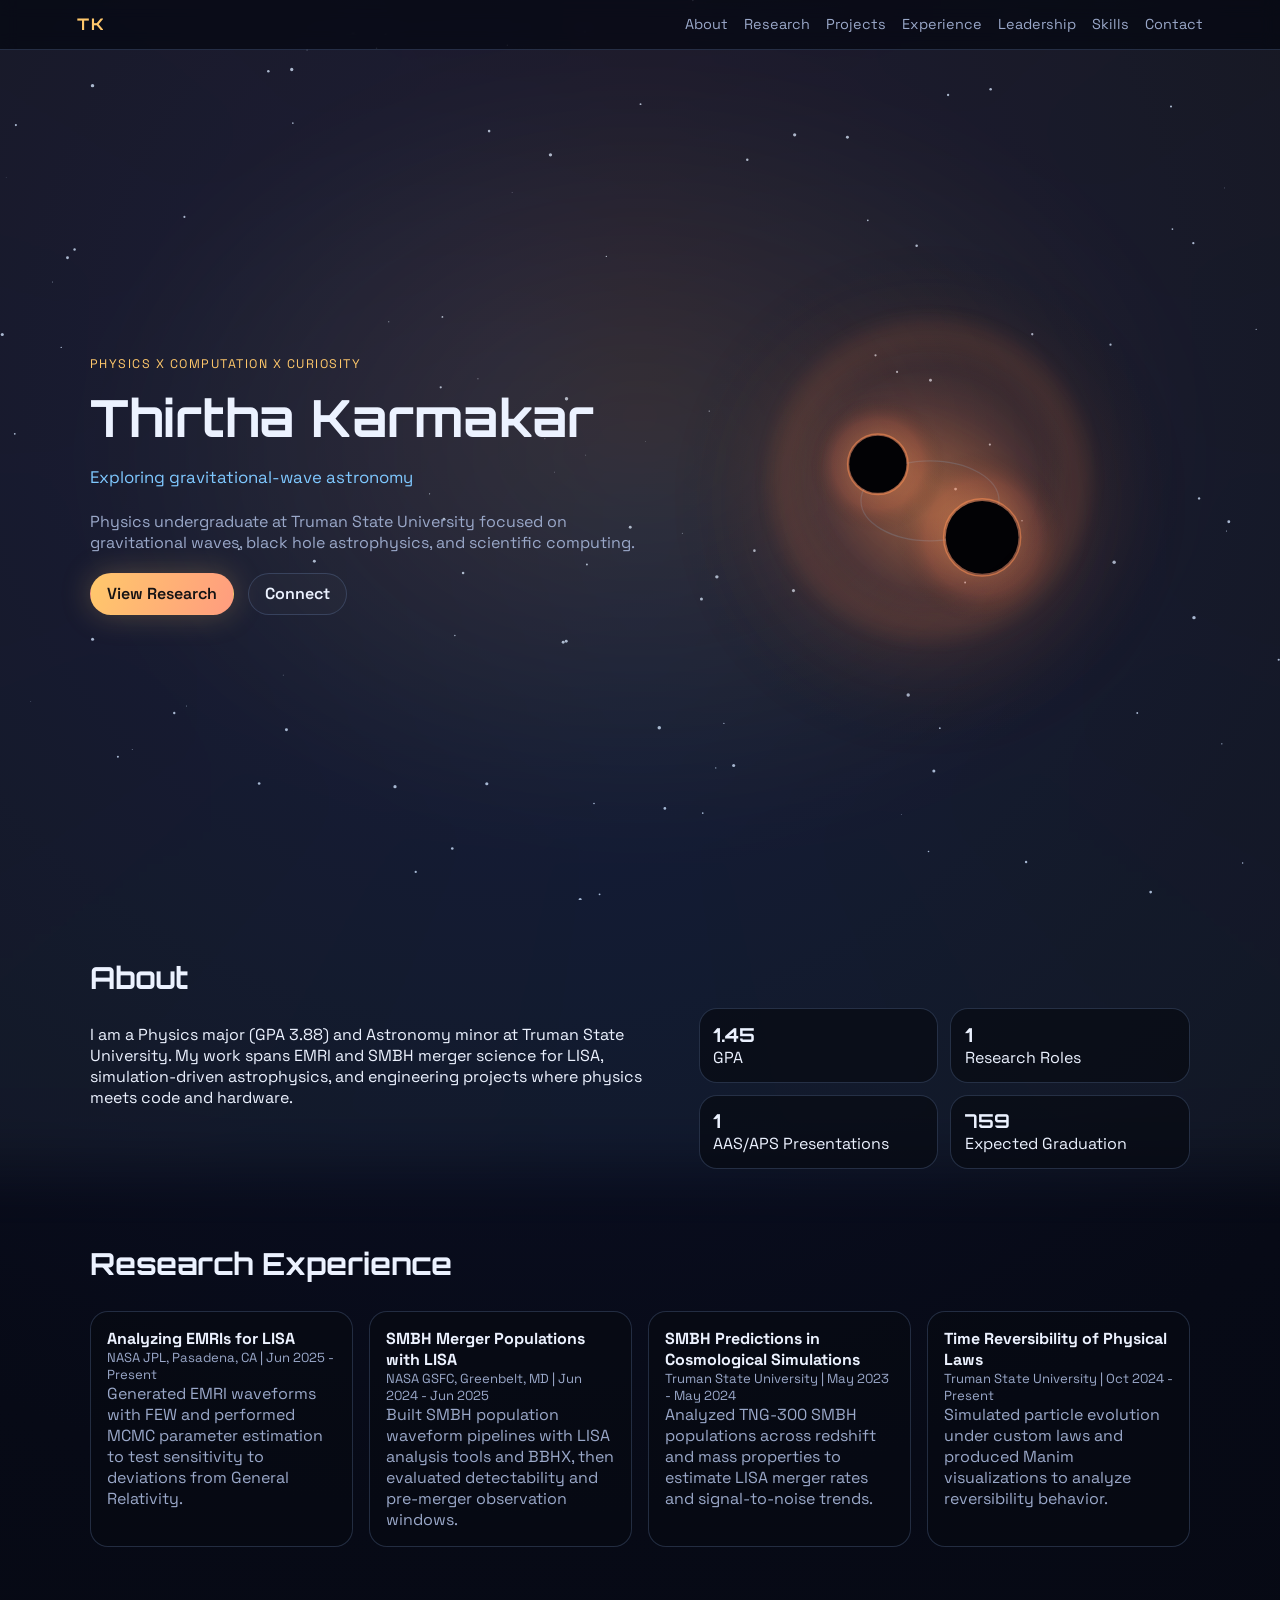
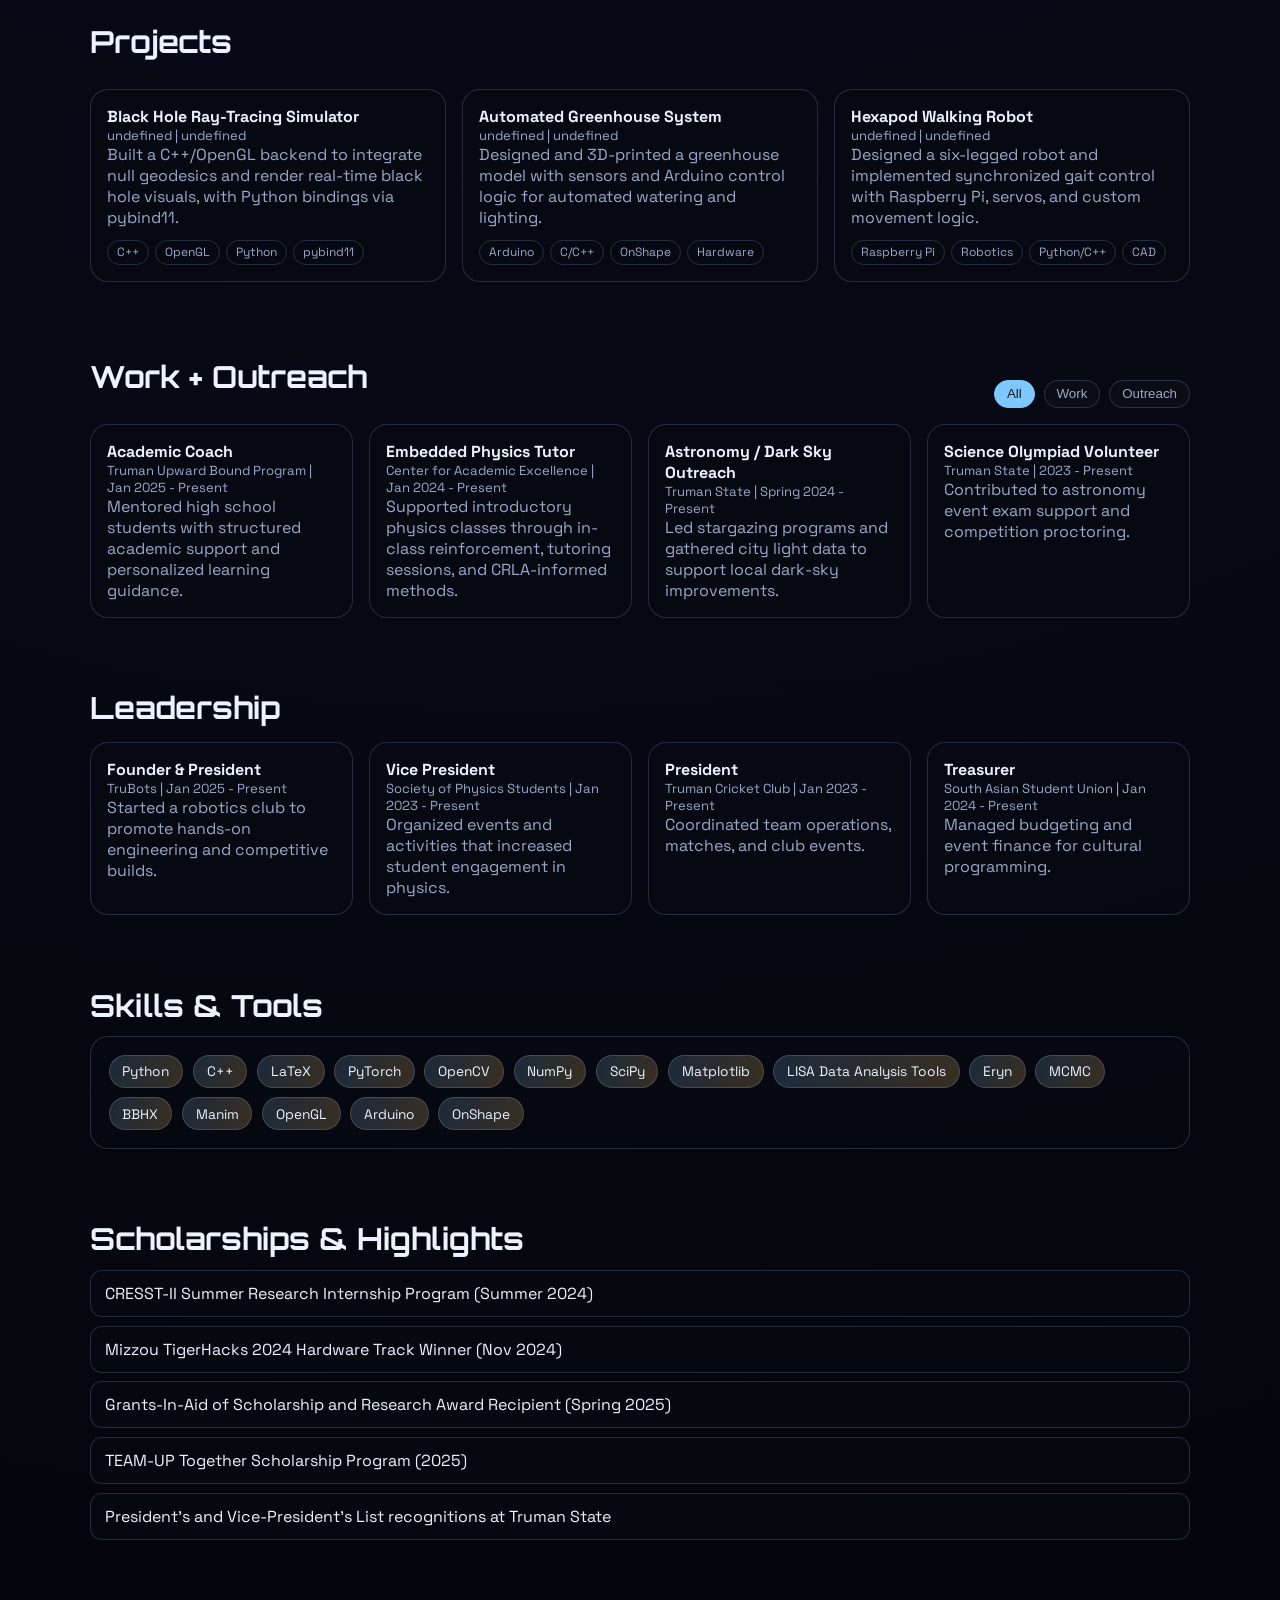
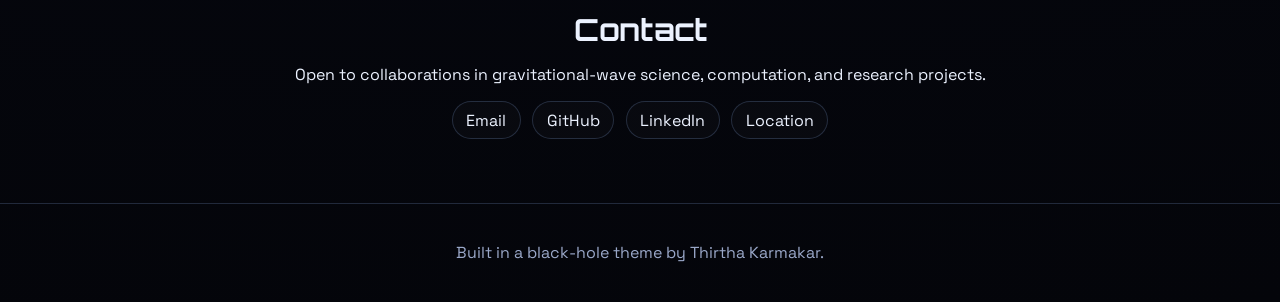
==== index.html @ 8167e994 "Initial portfolio site" ====
<!DOCTYPE html>
<html lang="en">
<head>
  <meta charset="UTF-8">
  <meta name="viewport" content="width=device-width, initial-scale=1.0">
  <title>Thirtha Karmakar | Blackhole Portfolio</title>
  <meta name="description" content="Portfolio of Thirtha Karmakar - Physics researcher, developer, and builder.">
  <link rel="preconnect" href="https://fonts.googleapis.com">
  <link rel="preconnect" href="https://fonts.gstatic.com" crossorigin>
  <link href="https://fonts.googleapis.com/css2?family=Orbitron:wght@400;500;700&family=Space+Grotesk:wght@300;400;500;700&display=swap" rel="stylesheet">
  <link rel="stylesheet" href="styles.css">
</head>
<body>
  <canvas id="starfield" aria-hidden="true"></canvas>
  <div class="accretion-bg" aria-hidden="true"></div>

  <header class="site-header">
    <a href="#top" class="brand">TK</a>
    <nav id="nav" class="nav">
      <a href="#about">About</a>
      <a href="#research">Research</a>
      <a href="#projects">Projects</a>
      <a href="#experience">Experience</a>
      <a href="#leadership">Leadership</a>
      <a href="#skills">Skills</a>
      <a href="#contact">Contact</a>
    </nav>
  </header>

  <main id="top">
    <section class="hero reveal">
      <div class="hero-text">
        <p class="kicker">Physics x Computation x Curiosity</p>
        <h1>Thirtha Karmakar</h1>
        <p class="type-line">Exploring <span id="typewriter"></span></p>
        <p class="intro">
          Physics undergraduate at Truman State University focused on gravitational waves,
          black hole astrophysics, and scientific computing.
        </p>
        <div class="hero-actions">
          <a href="#research" class="btn btn-primary">View Research</a>
          <a href="#contact" class="btn btn-outline">Connect</a>
        </div>
      </div>
      <div class="singularity-wrap" aria-hidden="true">
        <canvas id="blackhole-art" class="bh-canvas"></canvas>
        <div class="bh-shell"></div>
      </div>
    </section>

    <section id="about" class="section reveal">
      <h2>About</h2>
      <div class="about-grid">
        <p id="about-text"></p>
        <div class="stats" id="stats"></div>
      </div>
    </section>

    <section id="research" class="section reveal">
      <div class="section-head">
        <h2>Research Experience</h2>
      </div>
      <div id="research-grid" class="card-grid"></div>
    </section>

    <section id="projects" class="section reveal">
      <div class="section-head">
        <h2>Projects</h2>
      </div>
      <div id="project-grid" class="card-grid"></div>
    </section>

    <section id="experience" class="section reveal">
      <div class="section-head">
        <h2>Work + Outreach</h2>
        <div class="filters" id="experience-filters"></div>
      </div>
      <div id="experience-grid" class="card-grid"></div>
    </section>

    <section id="leadership" class="section reveal">
      <h2>Leadership</h2>
      <div id="leadership-grid" class="card-grid"></div>
    </section>

    <section id="skills" class="section reveal">
      <h2>Skills & Tools</h2>
      <div class="skills-wrap">
        <div id="skill-orbits" class="skill-orbits"></div>
      </div>
    </section>

    <section class="section reveal">
      <h2>Scholarships & Highlights</h2>
      <ul id="highlights" class="highlight-list"></ul>
    </section>

    <section id="contact" class="section contact reveal">
      <h2>Contact</h2>
      <p>Open to collaborations in gravitational-wave science, computation, and research projects.</p>
      <div class="contact-links" id="contact-links"></div>
    </section>
  </main>

  <footer class="site-footer">
    <p>Built in a black-hole theme by Thirtha Karmakar.</p>
  </footer>

  <script src="script.js"></script>
</body>
</html>
---- styles.css ----
:root {
  --bg: #04050a;
  --surface: rgba(8, 11, 19, 0.72);
  --text: #ecf2ff;
  --muted: #9aa8c9;
  --accent: #7fc8ff;
  --accent-2: #ffc86b;
  --line: rgba(122, 151, 201, 0.25);
  --radius: 18px;
}

* {
  box-sizing: border-box;
}

html,
body {
  margin: 0;
  min-height: 100%;
}

body {
  font-family: "Space Grotesk", sans-serif;
  background: radial-gradient(circle at 40% 10%, #0e1330 0%, #070a16 36%, #04050a 100%);
  color: var(--text);
  overflow-x: hidden;
}

#starfield {
  position: fixed;
  inset: 0;
  z-index: -3;
}

.accretion-bg {
  position: fixed;
  inset: -30%;
  z-index: -2;
  pointer-events: none;
  background:
    radial-gradient(closest-side, rgba(255, 195, 91, 0.12), transparent 56%),
    conic-gradient(from 0deg, rgba(255, 170, 94, 0.07), rgba(126, 196, 255, 0.07), rgba(255, 170, 94, 0.07));
  filter: blur(30px);
  animation: spin 42s linear infinite;
}

.site-header {
  position: sticky;
  top: 0;
  z-index: 10;
  backdrop-filter: blur(9px);
  background: rgba(3, 6, 14, 0.65);
  border-bottom: 1px solid var(--line);
  display: flex;
  justify-content: space-between;
  align-items: center;
  padding: 0.9rem 6vw;
}

.brand {
  font-family: "Orbitron", sans-serif;
  font-weight: 700;
  color: var(--accent-2);
  text-decoration: none;
  letter-spacing: 0.15em;
}

.nav {
  display: flex;
  gap: 1rem;
  flex-wrap: wrap;
}

.nav a {
  text-decoration: none;
  color: var(--muted);
  font-size: 0.9rem;
  transition: color 0.25s ease;
}

.nav a.active,
.nav a:hover {
  color: var(--accent);
}

main {
  width: min(1100px, 92vw);
  margin: 0 auto;
  padding: 1.4rem 0 4rem;
}

.hero {
  min-height: calc(100vh - 85px);
  display: grid;
  grid-template-columns: 1.2fr 1fr;
  align-items: center;
  gap: 2rem;
}

.kicker {
  color: var(--accent-2);
  letter-spacing: 0.12em;
  text-transform: uppercase;
  font-size: 0.78rem;
}

h1,
h2 {
  font-family: "Orbitron", sans-serif;
  margin: 0.3rem 0 0.8rem;
}

h1 {
  font-size: clamp(2rem, 4vw, 3.4rem);
}

h2 {
  font-size: clamp(1.25rem, 2.4vw, 1.9rem);
}

.type-line {
  color: var(--accent);
  min-height: 1.8rem;
  font-size: 1.05rem;
}

.intro {
  color: var(--muted);
  max-width: 60ch;
}

.hero-actions {
  display: flex;
  gap: 0.9rem;
  margin-top: 1.2rem;
  flex-wrap: wrap;
}

.btn {
  display: inline-block;
  padding: 0.62rem 1rem;
  border-radius: 999px;
  text-decoration: none;
  font-weight: 600;
  border: 1px solid transparent;
  transition: transform 0.25s ease, box-shadow 0.25s ease;
}

.btn:hover {
  transform: translateY(-2px);
}

.btn-primary {
  background: linear-gradient(110deg, var(--accent-2), #ff9c7f);
  color: #151314;
  box-shadow: 0 0 30px rgba(255, 200, 107, 0.25);
}

.btn-outline {
  border-color: var(--line);
  color: var(--text);
  background: rgba(255, 255, 255, 0.02);
}

.singularity-wrap {
  position: relative;
  width: min(520px, 88vw);
  aspect-ratio: 1;
  margin-inline: auto;
  display: grid;
  place-items: center;
}

.bh-canvas {
  width: 100%;
  height: 100%;
  display: block;
  filter: drop-shadow(0 0 24px rgba(255, 142, 78, 0.34));
}

.bh-shell {
  position: absolute;
  inset: 18%;
  border-radius: 50%;
  pointer-events: none;
  background: radial-gradient(circle, transparent 48%, rgba(255, 130, 66, 0.1) 62%, transparent 74%);
  filter: blur(6px);
  animation: shellPulse 5s ease-in-out infinite;
}

.section {
  margin-top: 4.4rem;
}

.section-head {
  display: flex;
  justify-content: space-between;
  align-items: end;
  gap: 1rem;
  flex-wrap: wrap;
}

.about-grid {
  display: grid;
  grid-template-columns: 1.2fr 1fr;
  gap: 1.2rem;
}

.stats {
  display: grid;
  grid-template-columns: repeat(2, minmax(110px, 1fr));
  gap: 0.75rem;
}

.stat {
  background: var(--surface);
  border: 1px solid var(--line);
  padding: 0.85rem;
  border-radius: var(--radius);
}

.stat strong {
  font-family: "Orbitron", sans-serif;
  font-size: 1.2rem;
  display: block;
}

.card-grid {
  margin-top: 1rem;
  display: grid;
  grid-template-columns: repeat(auto-fit, minmax(240px, 1fr));
  gap: 1rem;
}

.card {
  background: var(--surface);
  border: 1px solid var(--line);
  border-radius: var(--radius);
  padding: 1rem;
  transition: transform 0.25s ease, border-color 0.25s ease;
}

.card:hover {
  transform: translateY(-3px);
  border-color: rgba(127, 200, 255, 0.5);
}

.card h3 {
  margin: 0;
  font-size: 1rem;
}

.meta {
  color: var(--accent-2);
  font-size: 0.82rem;
  margin: 0.3rem 0 0.55rem;
}

.card p {
  margin: 0;
  color: var(--muted);
}

.chip-wrap {
  display: flex;
  gap: 0.4rem;
  margin-top: 0.75rem;
  flex-wrap: wrap;
}

.chip {
  border: 1px solid var(--line);
  border-radius: 999px;
  padding: 0.22rem 0.55rem;
  color: var(--muted);
  font-size: 0.75rem;
}

.filters {
  display: flex;
  gap: 0.55rem;
  flex-wrap: wrap;
}

.filter-btn {
  border: 1px solid var(--line);
  border-radius: 999px;
  color: var(--muted);
  background: rgba(255, 255, 255, 0.02);
  padding: 0.33rem 0.75rem;
  cursor: pointer;
}

.filter-btn.active {
  color: #18191f;
  background: var(--accent);
  border-color: var(--accent);
}

.skills-wrap {
  background: var(--surface);
  border: 1px solid var(--line);
  border-radius: var(--radius);
  padding: 1.1rem;
  overflow: hidden;
}

.skill-orbits {
  display: flex;
  flex-wrap: wrap;
  gap: 0.6rem;
}

.skill-pill {
  border-radius: 999px;
  padding: 0.4rem 0.8rem;
  font-size: 0.86rem;
  background: linear-gradient(105deg, rgba(127, 200, 255, 0.18), rgba(255, 200, 107, 0.2));
  border: 1px solid rgba(255, 255, 255, 0.15);
  animation: float 6s ease-in-out infinite;
}

.highlight-list {
  list-style: none;
  padding: 0;
  margin: 0;
  display: grid;
  gap: 0.55rem;
}

.highlight-list li {
  background: var(--surface);
  border: 1px solid var(--line);
  border-radius: 12px;
  padding: 0.75rem 0.9rem;
}

.contact {
  text-align: center;
}

.contact-links {
  display: flex;
  justify-content: center;
  gap: 0.7rem;
  flex-wrap: wrap;
}

.contact-links a {
  color: var(--text);
  border: 1px solid var(--line);
  background: rgba(255, 255, 255, 0.02);
  border-radius: 999px;
  padding: 0.45rem 0.85rem;
  text-decoration: none;
}

.site-footer {
  color: var(--muted);
  text-align: center;
  padding: 1.4rem;
  border-top: 1px solid var(--line);
}

.reveal {
  opacity: 0;
  transform: translateY(15px);
  transition: opacity 0.7s ease, transform 0.7s ease;
}

.reveal.show {
  opacity: 1;
  transform: translateY(0);
}

@keyframes spin {
  to {
    transform: rotate(360deg);
  }
}

@keyframes shellPulse {
  50% {
    transform: scale(1.04);
    opacity: 0.92;
  }
}

@keyframes float {
  50% {
    transform: translateY(-6px);
  }
}

@media (max-width: 880px) {
  .hero,
  .about-grid {
    grid-template-columns: 1fr;
  }

  .hero {
    min-height: auto;
    padding-top: 1.2rem;
  }

  .site-header {
    padding-inline: 4vw;
  }
}
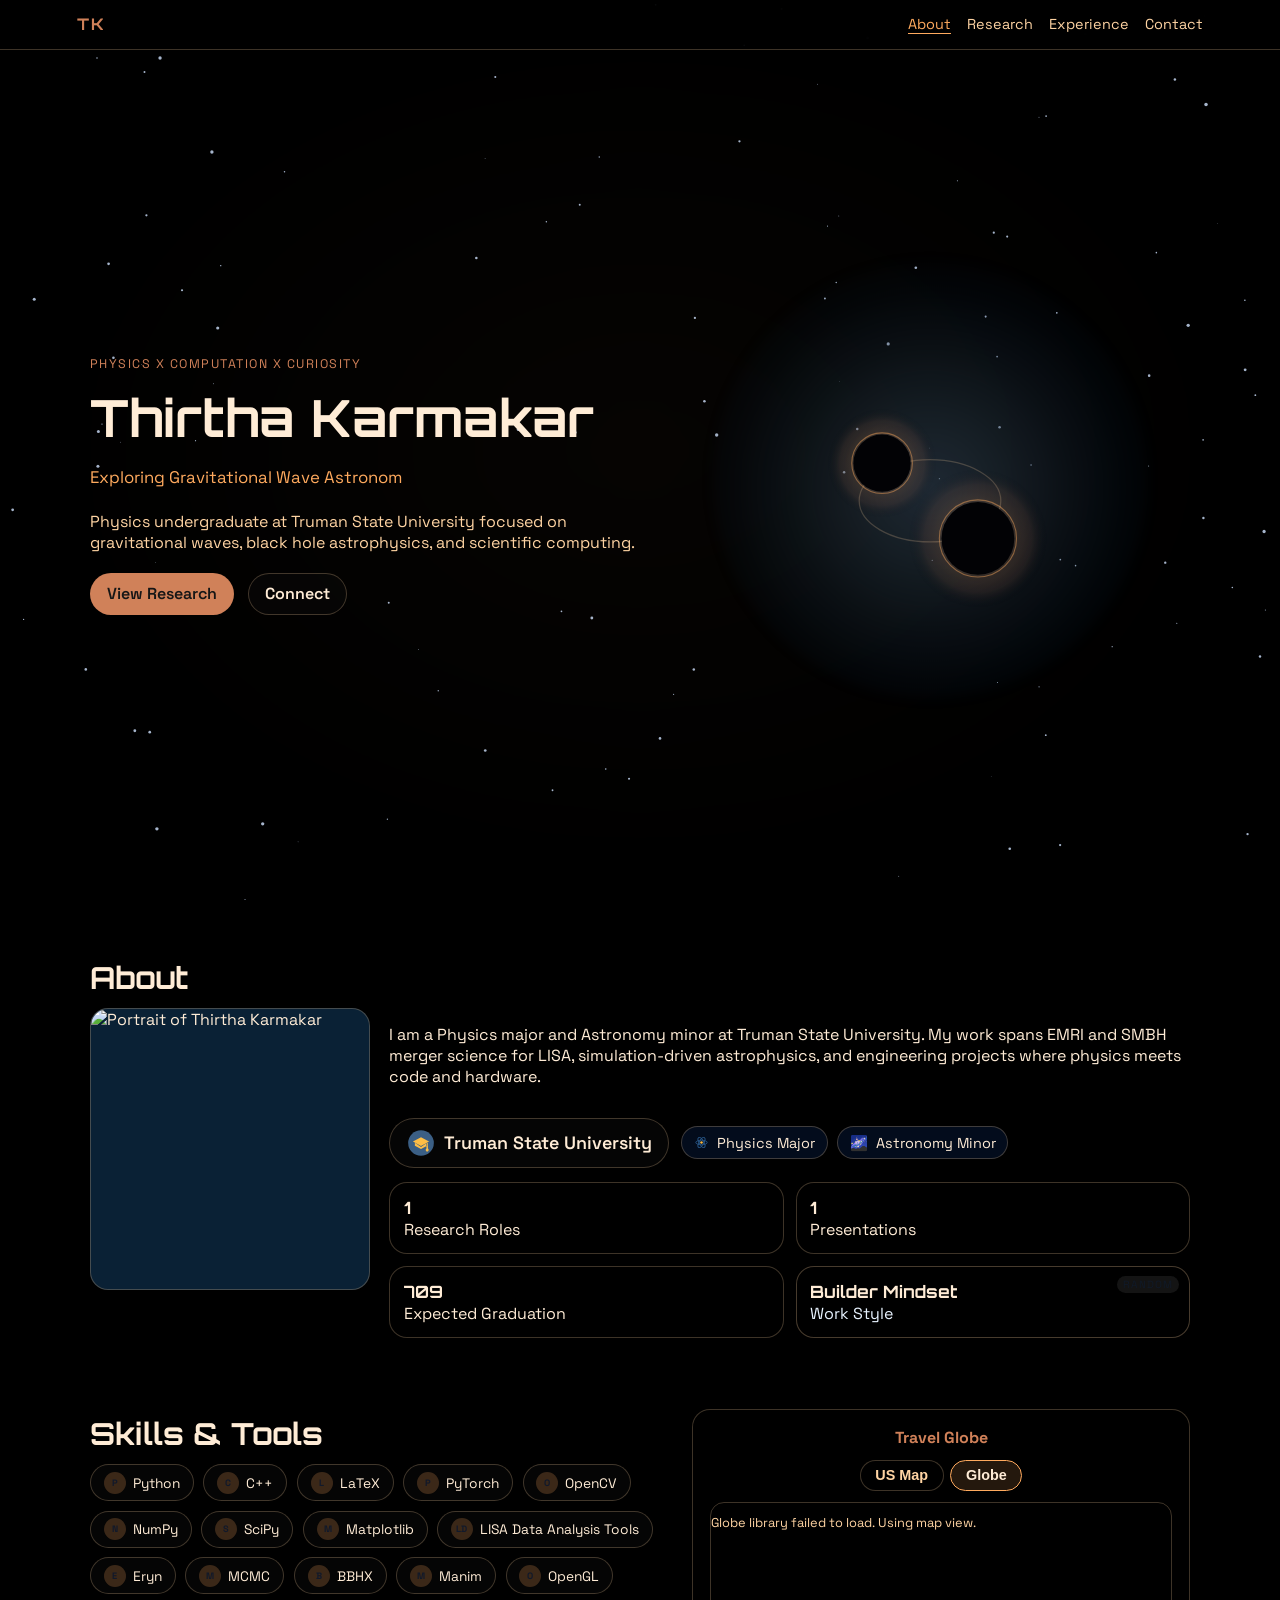
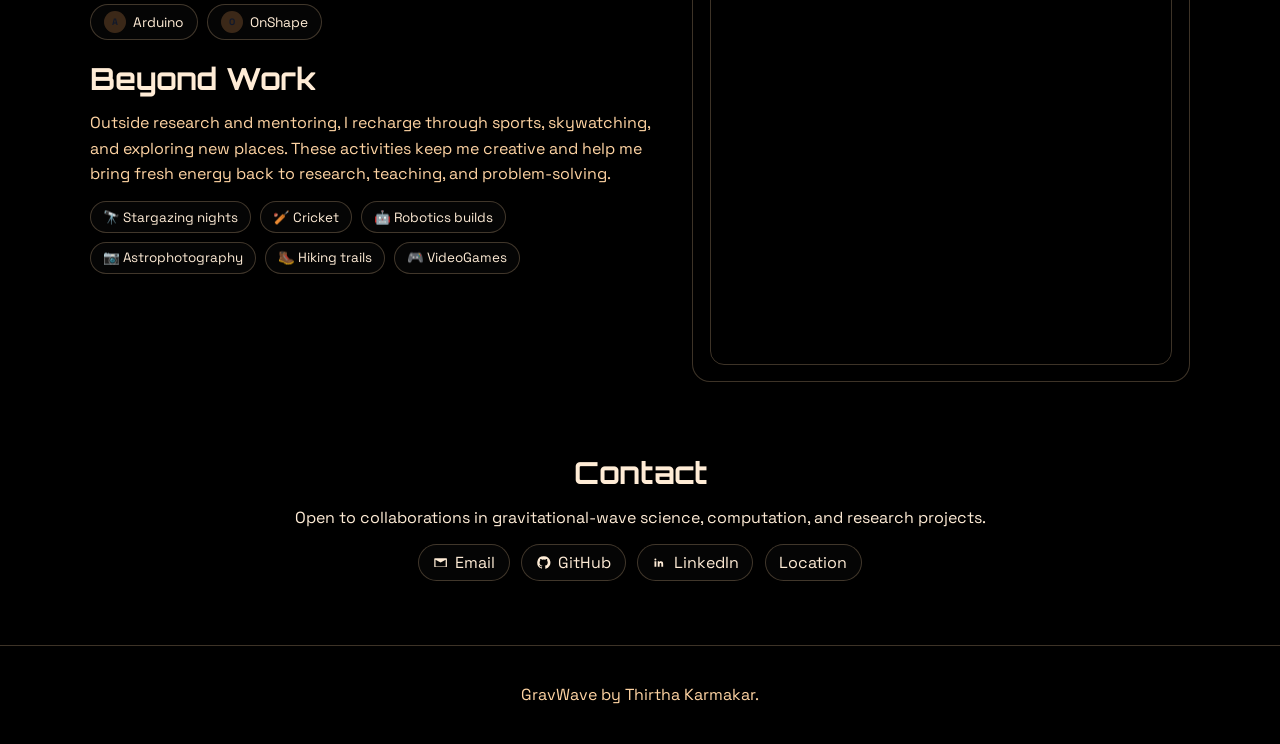
==== commit 24993b2e: "updates" ====
--- a/index.html
+++ b/index.html
@@ -3,8 +3,10 @@
 <head>
   <meta charset="UTF-8">
   <meta name="viewport" content="width=device-width, initial-scale=1.0">
-  <title>Thirtha Karmakar | Blackhole Portfolio</title>
-  <meta name="description" content="Portfolio of Thirtha Karmakar - Physics researcher, developer, and builder.">
+  <title>About | Thirtha Karmakar</title>
+  <meta name="description" content="About, skills, and beyond-work profile of Thirtha Karmakar.">
+  <script src="https://cdn.jsdelivr.net/npm/three@0.90.0/build/three.min.js"></script>
+  <script src="https://cdn.jsdelivr.net/npm/giojs@2.2.1/build/gio.min.js"></script>
   <link rel="preconnect" href="https://fonts.googleapis.com">
   <link rel="preconnect" href="https://fonts.gstatic.com" crossorigin>
   <link href="https://fonts.googleapis.com/css2?family=Orbitron:wght@400;500;700&family=Space+Grotesk:wght@300;400;500;700&display=swap" rel="stylesheet">
@@ -15,14 +17,11 @@
   <div class="accretion-bg" aria-hidden="true"></div>
 
   <header class="site-header">
-    <a href="#top" class="brand">TK</a>
+    <a href="index.html#top" class="brand">TK</a>
     <nav id="nav" class="nav">
-      <a href="#about">About</a>
-      <a href="#research">Research</a>
-      <a href="#projects">Projects</a>
-      <a href="#experience">Experience</a>
-      <a href="#leadership">Leadership</a>
-      <a href="#skills">Skills</a>
+      <a href="index.html">About</a>
+      <a href="research.html">Research</a>
+      <a href="experience.html">Experience</a>
       <a href="#contact">Contact</a>
     </nav>
   </header>
@@ -38,7 +37,7 @@
           black hole astrophysics, and scientific computing.
         </p>
         <div class="hero-actions">
-          <a href="#research" class="btn btn-primary">View Research</a>
+          <a href="research.html" class="btn btn-primary">View Research</a>
           <a href="#contact" class="btn btn-outline">Connect</a>
         </div>
       </div>
@@ -51,48 +50,67 @@
     <section id="about" class="section reveal">
       <h2>About</h2>
       <div class="about-grid">
-        <p id="about-text"></p>
-        <div class="stats" id="stats"></div>
+        <figure class="about-photo">
+          <img src="assets/Karmakar_Thirtha_CREEST_663_SED_8811.jpg" alt="Portrait of Thirtha Karmakar">
+        </figure>
+        <div class="about-content">
+          <p id="about-text"></p>
+          <div class="about-academics">
+            <div class="about-school">
+              <svg class="about-school-logo" viewBox="0 0 48 48" role="img" aria-label="Truman State University logo">
+                <circle cx="24" cy="24" r="22"></circle>
+                <path d="M10.2 21.5 24 14l13.8 7.5L24 29l-13.8-7.5Zm3.3 1.9V28.8L24 34.4l10.5-5.6v-5.4L24 30.9l-10.5-7.5Zm19.9.8h2.4v8.8l1.6 2.8-1.6 2.9h-2.4l-1.6-2.9 1.6-2.8v-8.8Z"></path>
+              </svg>
+              <span>Truman State University</span>
+            </div>
+            <div class="about-programs">
+              <span class="about-program-pill">
+                <svg class="program-logo" viewBox="0 0 24 24" role="img" aria-label="Physics logo">
+                  <circle cx="12" cy="12" r="1.8"></circle>
+                  <ellipse cx="12" cy="12" rx="8" ry="3.2"></ellipse>
+                  <ellipse cx="12" cy="12" rx="8" ry="3.2" transform="rotate(60 12 12)"></ellipse>
+                  <ellipse cx="12" cy="12" rx="8" ry="3.2" transform="rotate(-60 12 12)"></ellipse>
+                </svg>
+                <span>Physics Major</span>
+              </span>
+              <span class="about-program-pill">
+                <span class="program-stars">🌌</span>
+                <span>Astronomy Minor</span>
+              </span>
+            </div>
+          </div>
+          <div class="stats" id="stats"></div>
+        </div>
       </div>
     </section>
 
-    <section id="research" class="section reveal">
-      <div class="section-head">
-        <h2>Research Experience</h2>
+    <section class="section reveal about-extras-layout">
+      <div class="about-extras-main">
+        <section id="skills">
+          <h2>Skills & Tools</h2>
+          <div class="skills-wrap">
+            <div id="skill-orbits" class="skill-orbits"></div>
+          </div>
+        </section>
+
+        <section id="beyond-work" class="section-in-layout">
+          <h2>Beyond Work</h2>
+          <div class="beyond-work-panel">
+            <p id="beyond-work-text" class="beyond-work-text"></p>
+            <div id="hobby-list" class="hobby-list"></div>
+          </div>
+        </section>
       </div>
-      <div id="research-grid" class="card-grid"></div>
-    </section>
 
-    <section id="projects" class="section reveal">
-      <div class="section-head">
-        <h2>Projects</h2>
-      </div>
-      <div id="project-grid" class="card-grid"></div>
-    </section>
-
-    <section id="experience" class="section reveal">
-      <div class="section-head">
-        <h2>Work + Outreach</h2>
-        <div class="filters" id="experience-filters"></div>
-      </div>
-      <div id="experience-grid" class="card-grid"></div>
-    </section>
-
-    <section id="leadership" class="section reveal">
-      <h2>Leadership</h2>
-      <div id="leadership-grid" class="card-grid"></div>
-    </section>
-
-    <section id="skills" class="section reveal">
-      <h2>Skills & Tools</h2>
-      <div class="skills-wrap">
-        <div id="skill-orbits" class="skill-orbits"></div>
-      </div>
-    </section>
-
-    <section class="section reveal">
-      <h2>Scholarships & Highlights</h2>
-      <ul id="highlights" class="highlight-list"></ul>
+      <aside class="travel-panel travel-panel-side">
+        <h3 class="travel-title">Travel Globe</h3>
+        <div class="travel-view-toggle" role="tablist" aria-label="Travel visualization switch">
+          <button id="travel-view-map" class="travel-toggle-btn active" type="button" role="tab" aria-selected="true">US Map</button>
+          <button id="travel-view-globe" class="travel-toggle-btn" type="button" role="tab" aria-selected="false">Globe</button>
+        </div>
+        <div id="travel-map" class="travel-map" role="img" aria-label="Preview map with places traveled"></div>
+        <div id="travel-globe" class="travel-globe is-hidden" aria-label="Interactive Gio.js globe"></div>
+      </aside>
     </section>
 
     <section id="contact" class="section contact reveal">
@@ -103,7 +121,7 @@
   </main>
 
   <footer class="site-footer">
-    <p>Built in a black-hole theme by Thirtha Karmakar.</p>
+    <p>GravWave by Thirtha Karmakar.</p>
   </footer>
 
   <script src="script.js"></script>
--- a/styles.css
+++ b/styles.css
@@ -1,11 +1,13 @@
 :root {
-  --bg: #04050a;
-  --surface: rgba(8, 11, 19, 0.72);
-  --text: #ecf2ff;
-  --muted: #9aa8c9;
-  --accent: #7fc8ff;
-  --accent-2: #ffc86b;
-  --line: rgba(122, 151, 201, 0.25);
+  --bg: #000000;
+  --surface: rgba(13, 43, 69, 0.78);
+  --text: #ffecd6;
+  --muted: #ffd4a3;
+  --accent: #ffaa5e;
+  --accent-2: #d08159;
+  --line: rgba(255, 212, 163, 0.24);
+  --school-logo-bg: #203c56;
+  --school-logo-fg: #ffd4a3;
   --radius: 18px;
 }
 
@@ -21,7 +23,7 @@
 
 body {
   font-family: "Space Grotesk", sans-serif;
-  background: radial-gradient(circle at 40% 10%, #0e1330 0%, #070a16 36%, #04050a 100%);
+  background: var(--bg);
   color: var(--text);
   overflow-x: hidden;
 }
@@ -37,10 +39,9 @@
   inset: -30%;
   z-index: -2;
   pointer-events: none;
-  background:
-    radial-gradient(closest-side, rgba(255, 195, 91, 0.12), transparent 56%),
-    conic-gradient(from 0deg, rgba(255, 170, 94, 0.07), rgba(126, 196, 255, 0.07), rgba(255, 170, 94, 0.07));
-  filter: blur(30px);
+  background: radial-gradient(closest-side, rgba(255, 170, 94, 0.08), transparent 62%);
+  filter: blur(40px);
+  opacity: 0.35;
   animation: spin 42s linear infinite;
 }
 
@@ -49,7 +50,7 @@
   top: 0;
   z-index: 10;
   backdrop-filter: blur(9px);
-  background: rgba(3, 6, 14, 0.65);
+  background: rgba(0, 0, 0, 0.82);
   border-bottom: 1px solid var(--line);
   display: flex;
   justify-content: space-between;
@@ -75,12 +76,14 @@
   text-decoration: none;
   color: var(--muted);
   font-size: 0.9rem;
-  transition: color 0.25s ease;
+  border-bottom: 1px solid transparent;
+  transition: color 0.2s ease, border-color 0.2s ease;
 }
 
 .nav a.active,
 .nav a:hover {
   color: var(--accent);
+  border-bottom-color: var(--accent);
 }
 
 main {
@@ -143,17 +146,17 @@
   text-decoration: none;
   font-weight: 600;
   border: 1px solid transparent;
-  transition: transform 0.25s ease, box-shadow 0.25s ease;
+  transition: background 0.2s ease, border-color 0.2s ease;
 }
 
 .btn:hover {
-  transform: translateY(-2px);
+  transform: none;
 }
 
 .btn-primary {
-  background: linear-gradient(110deg, var(--accent-2), #ff9c7f);
-  color: #151314;
-  box-shadow: 0 0 30px rgba(255, 200, 107, 0.25);
+  background: var(--accent-2);
+  color: #161616;
+  box-shadow: none;
 }
 
 .btn-outline {
@@ -169,13 +172,28 @@
   margin-inline: auto;
   display: grid;
   place-items: center;
+  border-radius: 50%;
+  isolation: isolate;
+}
+
+.singularity-wrap::before {
+  content: "";
+  position: absolute;
+  inset: 8%;
+  border-radius: 50%;
+  pointer-events: none;
+  z-index: -1;
+  background:
+    radial-gradient(circle at 50% 52%, rgba(32, 60, 86, 0.55) 0%, rgba(13, 43, 69, 0.25) 46%, rgba(0, 0, 0, 0) 78%),
+    radial-gradient(circle at 50% 52%, rgba(255, 170, 94, 0.1) 0%, rgba(0, 0, 0, 0) 62%);
+  filter: blur(6px);
 }
 
 .bh-canvas {
   width: 100%;
   height: 100%;
   display: block;
-  filter: drop-shadow(0 0 24px rgba(255, 142, 78, 0.34));
+  filter: none;
 }
 
 .bh-shell {
@@ -186,6 +204,7 @@
   background: radial-gradient(circle, transparent 48%, rgba(255, 130, 66, 0.1) 62%, transparent 74%);
   filter: blur(6px);
   animation: shellPulse 5s ease-in-out infinite;
+  display: none;
 }
 
 .section {
@@ -202,8 +221,109 @@
 
 .about-grid {
   display: grid;
-  grid-template-columns: 1.2fr 1fr;
+  grid-template-columns: minmax(210px, 280px) 1fr;
   gap: 1.2rem;
+  align-items: start;
+}
+
+.about-photo {
+  margin: 0;
+  border-radius: var(--radius);
+  border: 1px solid var(--line);
+  overflow: hidden;
+  background: var(--surface);
+}
+
+.about-photo img {
+  width: 100%;
+  height: 100%;
+  min-height: 280px;
+  object-fit: cover;
+  display: block;
+}
+
+.about-content {
+  display: grid;
+  gap: 0.9rem;
+}
+
+.about-school {
+  display: inline-flex;
+  align-items: center;
+  gap: 0.6rem;
+  width: fit-content;
+  padding: 0.62rem 1.02rem;
+  border-radius: 999px;
+  border: 1px solid var(--line);
+  background: rgba(255, 255, 255, 0.02);
+  color: var(--text);
+  font-size: 1.12rem;
+  font-weight: 600;
+}
+
+.about-school-logo {
+  width: 28px;
+  height: 28px;
+  flex: 0 0 28px;
+}
+
+.about-school-logo circle {
+  fill: var(--school-logo-bg);
+}
+
+.about-school-logo path {
+  fill: var(--school-logo-fg);
+}
+
+.about-academics {
+  display: flex;
+  gap: 0.7rem;
+  flex-wrap: wrap;
+  align-items: center;
+}
+
+.about-programs {
+  display: flex;
+  gap: 0.6rem;
+  flex-wrap: wrap;
+}
+
+.about-program-pill {
+  display: inline-flex;
+  align-items: center;
+  gap: 0.45rem;
+  border-radius: 999px;
+  padding: 0.42rem 0.72rem;
+  border: 1px solid var(--line);
+  background: rgba(10, 35, 80, 0.35);
+  font-size: 0.9rem;
+}
+
+.program-logo {
+  width: 17px;
+  height: 17px;
+  flex: 0 0 17px;
+}
+
+.program-logo circle {
+  fill: #ffbe45;
+}
+
+.program-logo ellipse {
+  fill: none;
+  stroke: #2a5a8c;
+  stroke-width: 1.3;
+}
+
+.program-stars {
+  letter-spacing: 0.03em;
+}
+
+@media (prefers-color-scheme: light) {
+  :root {
+    --school-logo-bg: #3b5f85;
+    --school-logo-fg: #ffbe45;
+  }
 }
 
 .stats {
@@ -213,41 +333,325 @@
 }
 
 .stat {
-  background: var(--surface);
+  background: #000000;
   border: 1px solid var(--line);
   padding: 0.85rem;
   border-radius: var(--radius);
 }
 
+.flash-stat {
+  position: relative;
+  background: #000000;
+  border-color: rgba(255, 212, 163, 0.28);
+  box-shadow: none;
+}
+
+.flash-stat strong {
+  color: var(--text);
+  text-shadow: none;
+}
+
+.flash-stat span {
+  color: #e8f3ff;
+}
+
+.flash-badge {
+  position: absolute;
+  right: 0.62rem;
+  top: 0.58rem;
+  font-style: normal;
+  font-size: 0.65rem;
+  letter-spacing: 0.08em;
+  text-transform: uppercase;
+  color: #101a29;
+  background: rgba(255, 255, 255, 0.08);
+  border-radius: 999px;
+  padding: 0.12rem 0.42rem;
+}
+
 .stat strong {
   font-family: "Orbitron", sans-serif;
-  font-size: 1.2rem;
+  font-size: 1.06rem;
   display: block;
+  line-height: 1.3;
+}
+
+.beyond-work-grid {
+  display: grid;
+  grid-template-columns: 1.1fr 1fr;
+  gap: 1rem;
+}
+
+.about-extras-layout {
+  display: grid;
+  grid-template-columns: 1.08fr minmax(320px, 0.92fr);
+  gap: 1.1rem;
+  align-items: start;
+}
+
+.about-extras-main {
+  display: grid;
+  gap: 1.2rem;
+}
+
+.section-in-layout h2 {
+  margin-top: 0;
+}
+
+.beyond-work-panel,
+.travel-panel {
+  background: var(--surface);
+  border: 1px solid var(--line);
+  border-radius: var(--radius);
+  padding: 1rem;
+}
+
+.beyond-work-panel {
+  background: transparent;
+  border: 0;
+  border-radius: 0;
+  padding: 0;
+}
+
+.travel-panel {
+  background: #000000;
+  border: 1px solid var(--line);
+  border-radius: var(--radius);
+  padding: 1.05rem;
+  display: grid;
+  justify-items: center;
+}
+
+.travel-panel-side {
+  position: sticky;
+  top: 92px;
+}
+
+.beyond-work-text {
+  margin: 0;
+  color: var(--muted);
+  line-height: 1.6;
+}
+
+.hobby-list {
+  margin-top: 0.9rem;
+  display: flex;
+  flex-wrap: wrap;
+  gap: 0.55rem;
+}
+
+.hobby-pill {
+  border-radius: 999px;
+  border: 1px solid var(--line);
+  background: rgba(255, 255, 255, 0.02);
+  padding: 0.4rem 0.75rem;
+  font-size: 0.84rem;
+}
+
+.travel-title {
+  margin: 0 0 0.75rem;
+  color: var(--accent-2);
+  font-size: 1rem;
+}
+
+.travel-view-toggle {
+  display: inline-flex;
+  gap: 0.4rem;
+  margin-bottom: 0.7rem;
+}
+
+.travel-toggle-btn {
+  border: 1px solid var(--line);
+  background: rgba(0, 0, 0, 0.85);
+  color: var(--muted);
+  border-radius: 999px;
+  padding: 0.42rem 0.92rem;
+  font-size: 0.9rem;
+  font-weight: 600;
+  cursor: pointer;
+}
+
+.travel-toggle-btn.active {
+  border-color: var(--accent);
+  background: rgba(255, 170, 94, 0.14);
+  color: var(--text);
+}
+
+.travel-map {
+  width: 100%;
+  min-height: 220px;
+  border-radius: 14px;
+  border: 1px solid var(--line);
+  background: rgba(0, 0, 0, 0.88);
+  padding: 0.65rem;
+}
+
+.travel-globe {
+  width: min(100%, 660px);
+  aspect-ratio: 1 / 1;
+  min-height: 0;
+  border-radius: 14px;
+  border: 1px solid var(--line);
+  background: transparent;
+  display: block;
+  margin-inline: auto;
+}
+
+.travel-map.is-hidden,
+.travel-globe.is-hidden {
+  display: none;
+}
+
+.travel-map-grid {
+  display: grid;
+  grid-template-columns: repeat(var(--map-cols, 12), minmax(0, 1fr));
+  gap: 0.35rem;
+}
+
+.travel-map-gap {
+  min-height: 1.75rem;
+}
+
+.state-tile {
+  appearance: none;
+  border: 1px solid var(--line);
+  background: rgba(0, 0, 0, 0.92);
+  color: var(--muted);
+  border-radius: 7px;
+  min-height: 1.75rem;
+  font-size: 0.63rem;
+  font-weight: 700;
+  letter-spacing: 0.03em;
+  cursor: pointer;
+  transition: background 0.2s ease, border-color 0.2s ease, transform 0.2s ease;
+}
+
+.state-tile:hover,
+.state-tile:focus-visible {
+  border-color: var(--accent);
+  transform: translateY(-1px);
+}
+
+.state-tile.visited {
+  background: rgba(255, 170, 94, 0.2);
+  color: var(--text);
+  border-color: var(--accent);
+}
+
+.state-tile.active {
+  outline: 2px solid #2a5a8c;
+  outline-offset: 1px;
+}
+
+.travel-map-caption {
+  margin: 0.7rem 0 0;
+  color: var(--muted);
+  font-size: 0.8rem;
+}
+
+.stat-logo {
+  width: 28px;
+  height: 28px;
+  border-radius: 8px;
+  object-fit: contain;
+  background: rgba(255, 255, 255, 0.9);
+  padding: 3px;
+  margin-bottom: 0.4rem;
 }
 
 .card-grid {
   margin-top: 1rem;
   display: grid;
-  grid-template-columns: repeat(auto-fit, minmax(240px, 1fr));
+  grid-template-columns: repeat(2, minmax(0, 1fr));
   gap: 1rem;
 }
 
 .card {
-  background: var(--surface);
+  background: transparent;
   border: 1px solid var(--line);
   border-radius: var(--radius);
-  padding: 1rem;
+  padding: 0.9rem;
   transition: transform 0.25s ease, border-color 0.25s ease;
+  cursor: pointer;
+}
+
+.card.with-image {
+  display: grid;
+  grid-template-columns: minmax(120px, 38%) 1fr;
+  gap: 0.85rem;
+  align-items: start;
 }
 
 .card:hover {
-  transform: translateY(-3px);
-  border-color: rgba(127, 200, 255, 0.5);
+  transform: translateY(-1px);
+  border-color: var(--accent);
+}
+
+.card:focus-visible {
+  outline: 2px solid var(--accent);
+  outline-offset: 2px;
 }
 
 .card h3 {
   margin: 0;
   font-size: 1rem;
+}
+
+.card-body {
+  display: flex;
+  flex-direction: column;
+  gap: 0.55rem;
+}
+
+.card-media {
+  margin: 0;
+  border-radius: 12px;
+  border: 1px solid var(--line);
+  overflow: hidden;
+  background: rgba(255, 255, 255, 0.03);
+  align-self: stretch;
+}
+
+.card-media img {
+  display: block;
+  width: 100%;
+  height: auto;
+  min-height: 0;
+  aspect-ratio: 1 / 1;
+  object-fit: cover;
+}
+
+.card-media figcaption {
+  margin: 0;
+  color: var(--muted);
+  font-size: 0.76rem;
+  line-height: 1.4;
+  padding: 0.42rem 0.55rem;
+  border-top: 1px solid var(--line);
+}
+
+.subsection-title {
+  margin: 1rem 0 0.3rem;
+  font-size: 1rem;
+  color: var(--accent-2);
+}
+
+#work-grid .card {
+  border-color: rgba(20, 55, 110, 0.55);
+}
+
+#outreach-grid .card {
+  border-color: var(--line);
+  background: var(--surface);
+}
+
+#leadership-grid .card.with-image {
+  grid-template-columns: minmax(78px, 24%) 1fr;
+}
+
+#leadership-grid .card-media {
+  max-width: 108px;
+  justify-self: start;
 }
 
 .meta {
@@ -276,6 +680,24 @@
   font-size: 0.75rem;
 }
 
+.card-links {
+  display: flex;
+  gap: 0.5rem;
+  margin-top: 0.8rem;
+}
+
+.card-links a {
+  display: inline-flex;
+  align-items: center;
+  border-radius: 999px;
+  border: 1px solid var(--line);
+  color: var(--text);
+  text-decoration: none;
+  padding: 0.28rem 0.62rem;
+  font-size: 0.78rem;
+  background: rgba(255, 255, 255, 0.02);
+}
+
 .filters {
   display: flex;
   gap: 0.55rem;
@@ -298,11 +720,8 @@
 }
 
 .skills-wrap {
-  background: var(--surface);
-  border: 1px solid var(--line);
-  border-radius: var(--radius);
-  padding: 1.1rem;
-  overflow: hidden;
+  padding: 0;
+  overflow: visible;
 }
 
 .skill-orbits {
@@ -312,12 +731,38 @@
 }
 
 .skill-pill {
+  display: inline-flex;
+  align-items: center;
+  gap: 0.45rem;
   border-radius: 999px;
   padding: 0.4rem 0.8rem;
   font-size: 0.86rem;
-  background: linear-gradient(105deg, rgba(127, 200, 255, 0.18), rgba(255, 200, 107, 0.2));
-  border: 1px solid rgba(255, 255, 255, 0.15);
+  background: rgba(255, 255, 255, 0.02);
+  border: 1px solid var(--line);
   animation: float 6s ease-in-out infinite;
+}
+
+.skill-logo,
+.skill-fallback {
+  width: 22px;
+  height: 22px;
+  border-radius: 50%;
+  flex: 0 0 22px;
+}
+
+.skill-logo {
+  object-fit: cover;
+  background: rgba(255, 255, 255, 0.85);
+}
+
+.skill-fallback {
+  display: inline-flex;
+  align-items: center;
+  justify-content: center;
+  font-size: 0.58rem;
+  font-weight: 700;
+  color: #11192b;
+  background: rgba(255, 170, 94, 0.22);
 }
 
 .highlight-list {
@@ -347,12 +792,100 @@
 }
 
 .contact-links a {
+  display: inline-flex;
+  align-items: center;
+  gap: 0.45rem;
   color: var(--text);
   border: 1px solid var(--line);
   background: rgba(255, 255, 255, 0.02);
   border-radius: 999px;
   padding: 0.45rem 0.85rem;
   text-decoration: none;
+}
+
+.contact-links a svg {
+  width: 0.95rem;
+  height: 0.95rem;
+}
+
+.modal-open {
+  overflow: hidden;
+}
+
+.detail-modal {
+  position: fixed;
+  inset: 0;
+  z-index: 1200;
+  display: grid;
+  place-items: center;
+  background: rgba(2, 4, 10, 0.68);
+  opacity: 0;
+  pointer-events: none;
+  transition: opacity 0.2s ease;
+  padding: 1.2rem;
+}
+
+.detail-modal.open {
+  opacity: 1;
+  pointer-events: auto;
+}
+
+.detail-modal-panel {
+  width: min(860px, 96vw);
+  max-height: 90vh;
+  overflow: auto;
+  background: rgba(7, 10, 20, 0.96);
+  border: 1px solid var(--line);
+  border-radius: 16px;
+  padding: 1rem;
+  position: relative;
+}
+
+.detail-modal-close {
+  position: absolute;
+  top: 0.35rem;
+  right: 0.5rem;
+  border: 0;
+  color: var(--text);
+  background: transparent;
+  font-size: 1.7rem;
+  cursor: pointer;
+  line-height: 1;
+}
+
+.detail-modal-body h3 {
+  margin: 0.5rem 0 0;
+}
+
+.detail-full-text {
+  color: var(--text);
+  line-height: 1.7;
+  white-space: pre-wrap;
+}
+
+.detail-media {
+  margin: 0;
+  border: 1px solid var(--line);
+  border-radius: 12px;
+  overflow: hidden;
+}
+
+.detail-inline-media {
+  margin: 0.45rem 0 0.95rem;
+}
+
+.detail-media img {
+  width: 100%;
+  display: block;
+  max-height: 360px;
+  object-fit: cover;
+}
+
+.detail-media figcaption {
+  color: var(--muted);
+  font-size: 0.8rem;
+  padding: 0.45rem 0.6rem;
+  border-top: 1px solid var(--line);
 }
 
 .site-footer {
@@ -394,7 +927,18 @@
 
 @media (max-width: 880px) {
   .hero,
-  .about-grid {
+  .about-grid,
+  .beyond-work-grid,
+  .about-extras-layout {
+    grid-template-columns: 1fr;
+  }
+
+  .travel-panel-side {
+    position: static;
+  }
+
+  .card-grid,
+  .card.with-image {
     grid-template-columns: 1fr;
   }
 
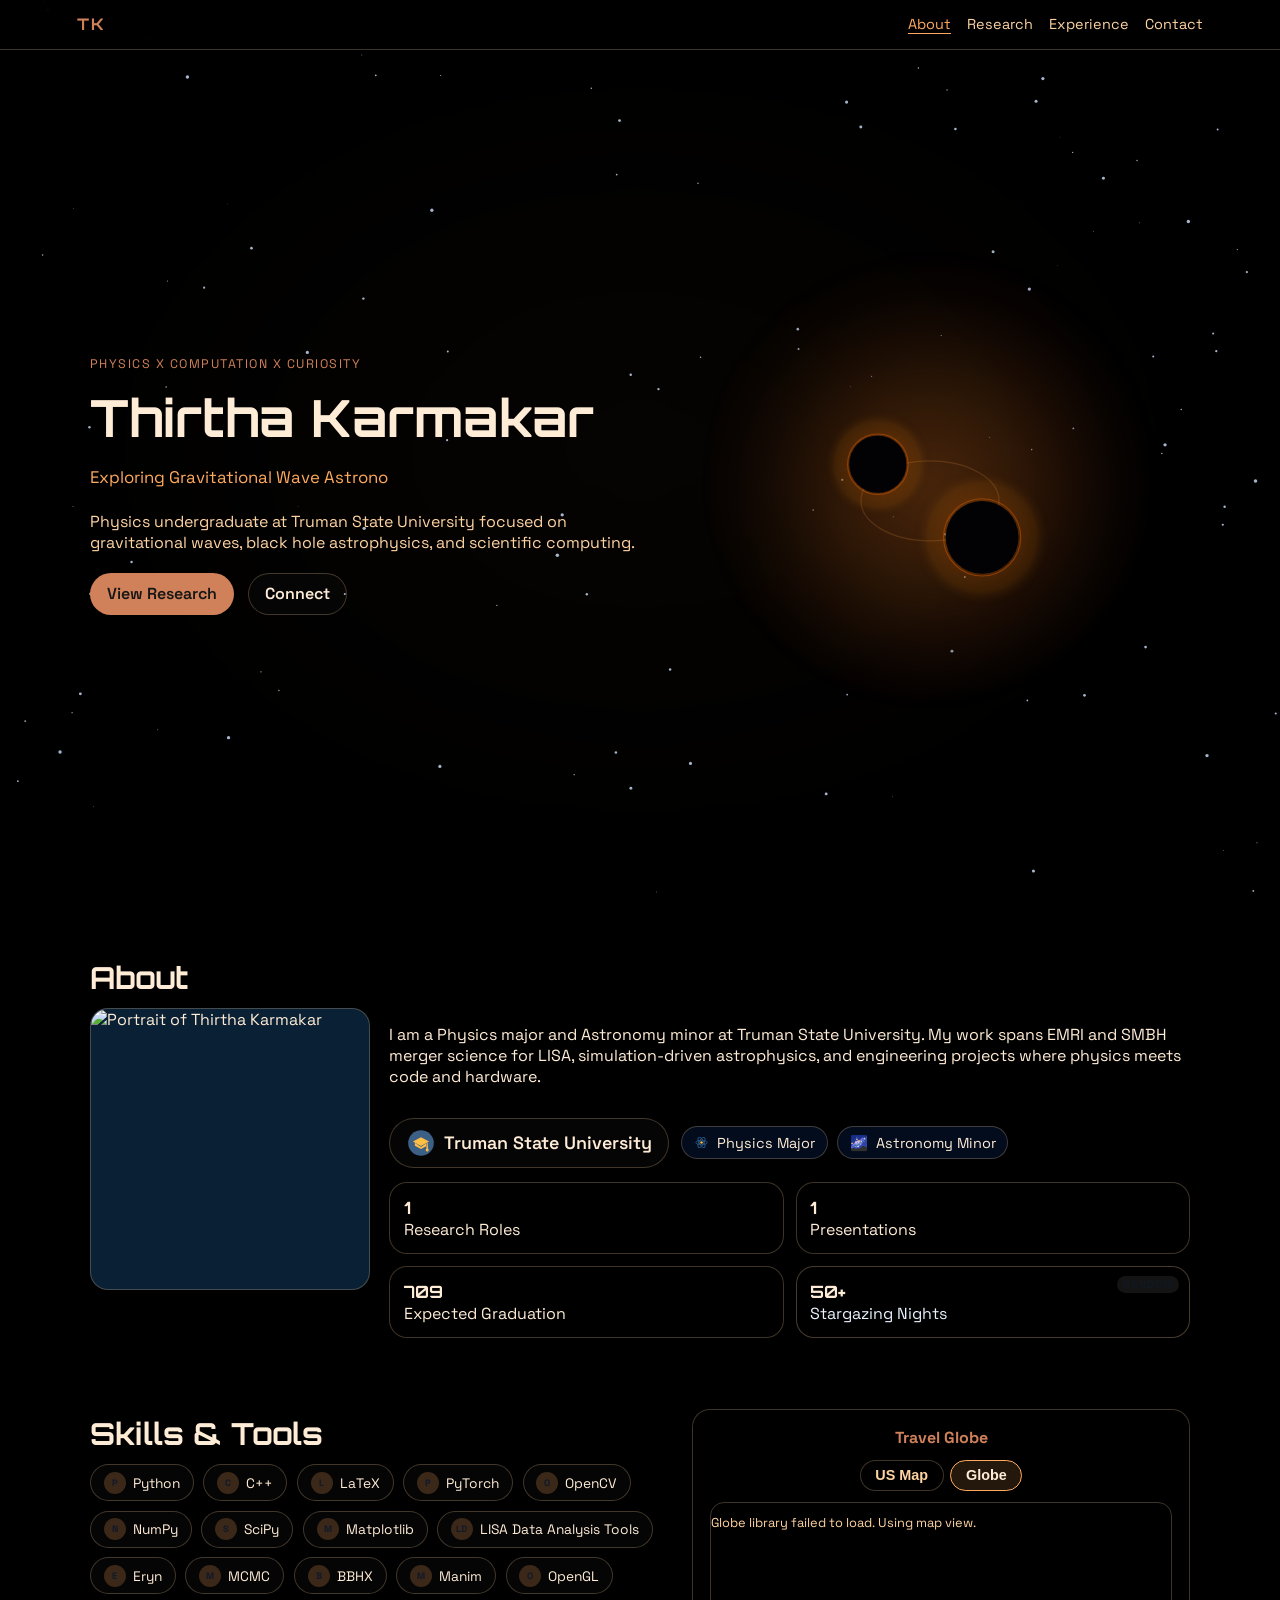
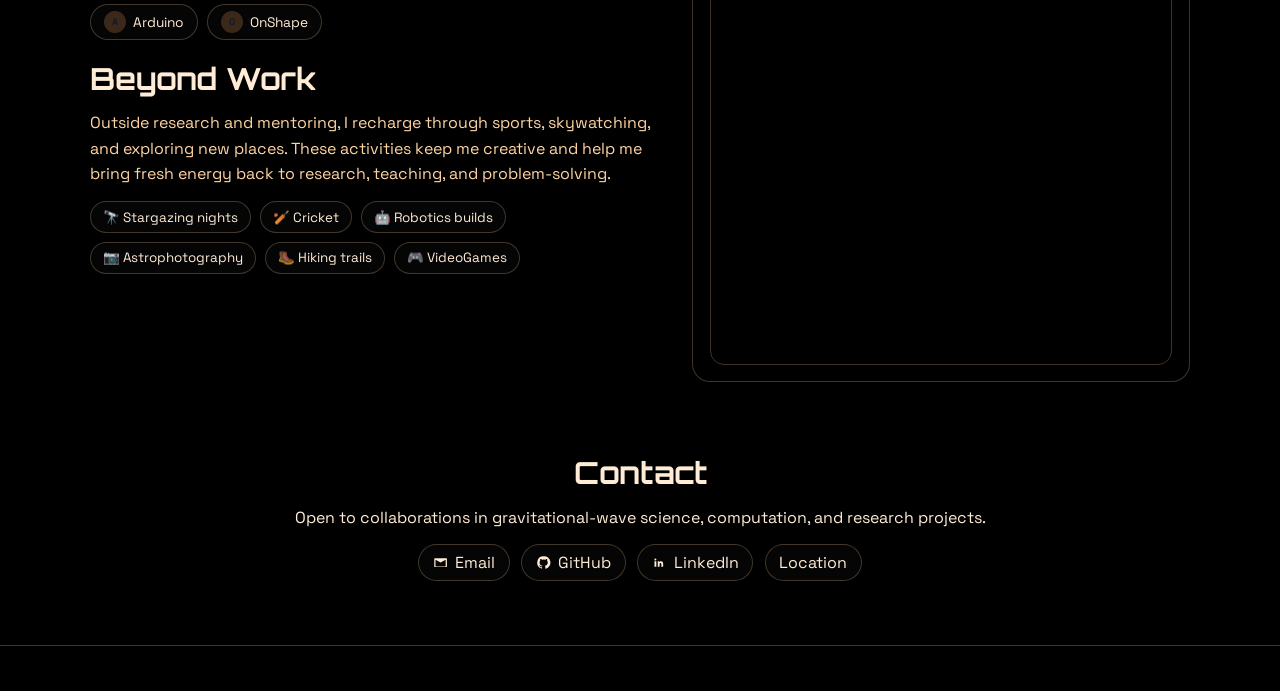
==== commit fc03ec1e: "Remove standalone legacy pages, clean footer, add Caltech research entry Drop unused conferences/hig" ====
--- a/index.html
+++ b/index.html
@@ -120,9 +120,7 @@
     </section>
   </main>
 
-  <footer class="site-footer">
-    <p>GravWave by Thirtha Karmakar.</p>
-  </footer>
+  <footer class="site-footer"></footer>
 
   <script src="script.js"></script>
 </body>
--- a/styles.css
+++ b/styles.css
@@ -184,8 +184,8 @@
   pointer-events: none;
   z-index: -1;
   background:
-    radial-gradient(circle at 50% 52%, rgba(32, 60, 86, 0.55) 0%, rgba(13, 43, 69, 0.25) 46%, rgba(0, 0, 0, 0) 78%),
-    radial-gradient(circle at 50% 52%, rgba(255, 170, 94, 0.1) 0%, rgba(0, 0, 0, 0) 62%);
+    radial-gradient(circle at 50% 52%, rgba(80, 40, 10, 0.6) 0%, rgba(50, 20, 5, 0.25) 46%, rgba(0, 0, 0, 0) 78%),
+    radial-gradient(circle at 50% 52%, rgba(255, 140, 50, 0.22) 0%, rgba(0, 0, 0, 0) 62%);
   filter: blur(6px);
 }
 
@@ -636,23 +636,10 @@
   color: var(--accent-2);
 }
 
-#work-grid .card {
-  border-color: rgba(20, 55, 110, 0.55);
-}
-
-#outreach-grid .card {
-  border-color: var(--line);
-  background: var(--surface);
-}
-
-#leadership-grid .card.with-image {
-  grid-template-columns: minmax(78px, 24%) 1fr;
-}
-
-#leadership-grid .card-media {
-  max-width: 108px;
-  justify-self: start;
-}
+#highlights.card-grid {
+  grid-template-columns: 1fr;
+}
+
 
 .meta {
   color: var(--accent-2);
@@ -765,20 +752,6 @@
   background: rgba(255, 170, 94, 0.22);
 }
 
-.highlight-list {
-  list-style: none;
-  padding: 0;
-  margin: 0;
-  display: grid;
-  gap: 0.55rem;
-}
-
-.highlight-list li {
-  background: var(--surface);
-  border: 1px solid var(--line);
-  border-radius: 12px;
-  padding: 0.75rem 0.9rem;
-}
 
 .contact {
   text-align: center;
@@ -896,12 +869,17 @@
 }
 
 .reveal {
+  opacity: 1;
+  transform: translateY(0);
+}
+
+.js-ready .reveal {
   opacity: 0;
   transform: translateY(15px);
   transition: opacity 0.7s ease, transform 0.7s ease;
 }
 
-.reveal.show {
+.js-ready .reveal.show {
   opacity: 1;
   transform: translateY(0);
 }
